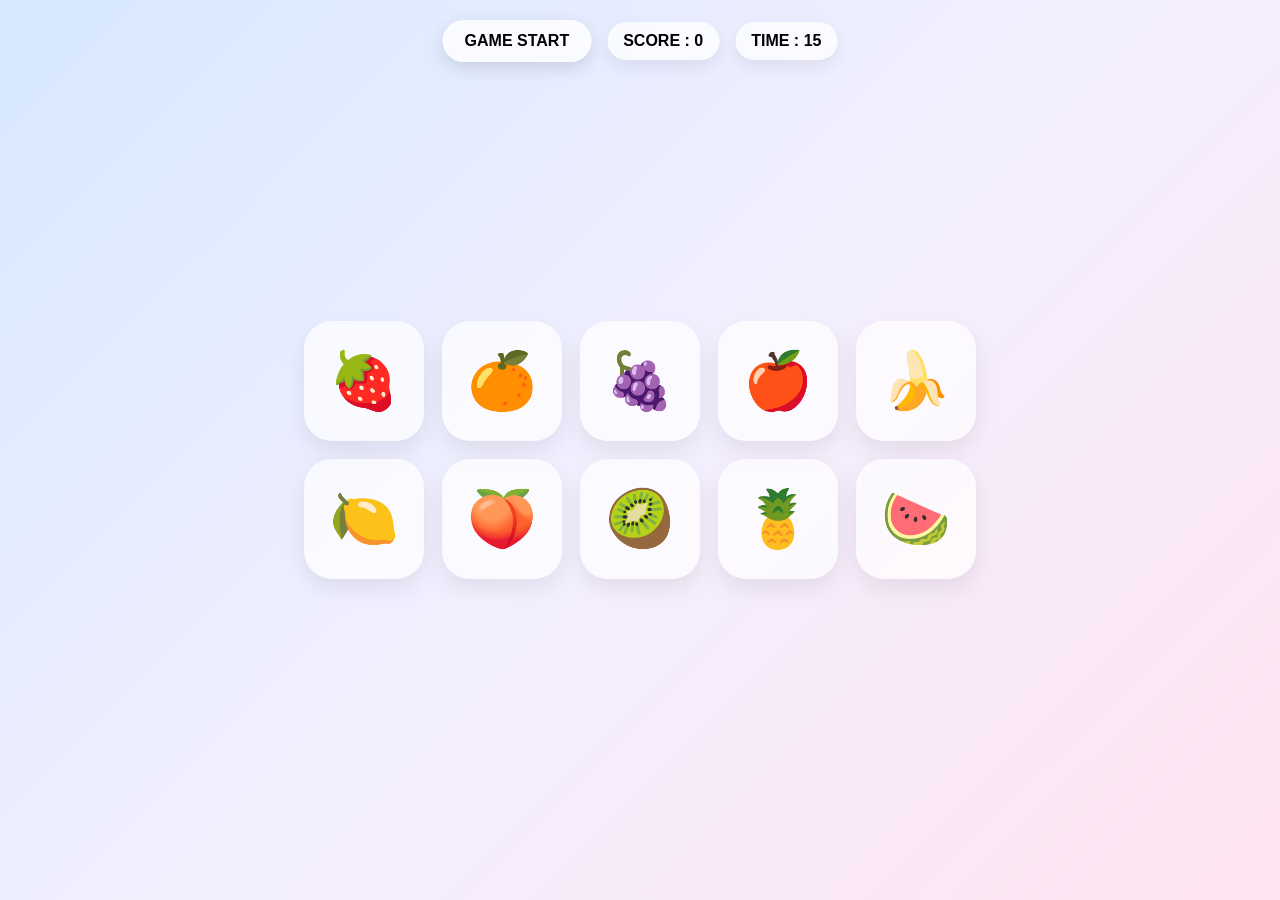
==== game.html @ fcff7a91 "Add files via upload" ====
<!DOCTYPE html>
<html lang="ja">
<head>
  <meta charset="UTF-8" />
  <meta name="viewport" content="width=device-width, initial-scale=1.0" />
  <title>Fruit Game 🍓</title>
  <link rel="stylesheet" href="game_style.css" />
</head>

<body>

  <div class="top-ui">
    <button id="start-btn">GAME START</button>
    <div id="score">SCORE : 0</div>
    <div id="timer">TIME : 15</div>
  </div>

  <div class="grid">
    <div class="fruit-card" data-emoji="🍓">🍓</div>
    <div class="fruit-card" data-emoji="🍊">🍊</div>
    <div class="fruit-card" data-emoji="🍇">🍇</div>
    <div class="fruit-card" data-emoji="🍎">🍎</div>
    <div class="fruit-card" data-emoji="🍌">🍌</div>
    <div class="fruit-card" data-emoji="🍋">🍋</div>
    <div class="fruit-card" data-emoji="🍑">🍑</div>
    <div class="fruit-card" data-emoji="🥝">🥝</div>
    <div class="fruit-card" data-emoji="🍍">🍍</div>
    <div class="fruit-card" data-emoji="🍉">🍉</div>
  </div>

  <script src="game_script.js"></script>

</body>
</html>
---- game_style.css ----
body {
  margin: 0;
  min-height: 100vh;
  display: flex;
  align-items: center;
  justify-content: center;
  overflow-x: auto;
  overflow-y: auto;
  font-family: sans-serif;
}

.grid {
  display: grid;
  grid-template-columns: repeat(5, 120px);
  gap: 18px;
}

.fruit-card {
  position: relative;
  width: 120px;
  height: 120px;
  border-radius: 28px;
  background: rgba(255, 255, 255, 0.72);
  display: flex;
  align-items: center;
  justify-content: center;
  font-size: 3.5rem;
  box-shadow: 0 10px 25px rgba(0,0,0,0.08);
  overflow: visible;
}

.pop {
  position: absolute;
  font-size: 1.8rem;
  pointer-events: none;
  animation: fly 900ms ease-out forwards;
}

@keyframes fly {
  0% {
    transform: translate(0, 0) scale(0.6) rotate(0deg);
    opacity: 1;
  }

  100% {
    transform: translate(var(--dx), var(--dy))
               scale(1.2)
               rotate(var(--rot));
    opacity: 0;
  }
}

.top-ui {
  position: fixed;
  top: 20px;
  left: 50%;
  transform: translateX(-50%);
  display: flex;
  gap: 16px;
  align-items: center;
  z-index: 1000;
}

#start-btn {
  border: none;
  border-radius: 999px;
  padding: 12px 22px;
  background: rgba(255,255,255,0.8);
  font-size: 1rem;
  font-weight: bold;
  cursor: pointer;
  box-shadow: 0 6px 18px rgba(0,0,0,0.12);
}

#score,
#timer {
  background: rgba(255,255,255,0.75);
  padding: 10px 16px;
  border-radius: 999px;
  font-weight: bold;
  box-shadow: 0 6px 18px rgba(0,0,0,0.08);
}

.game-fruit {
  position: absolute;
  font-size: 2.3rem;
  user-select: none;
  cursor: pointer;
  animation: floatUp 2s linear forwards;
  z-index: 999;
}

@keyframes floatUp {
  0% {
    transform: translateY(0px) scale(0.8);
    opacity: 0;
  }

  10% {
    opacity: 1;
  }

  100% {
    transform: translateY(-120px) scale(1.2);
    opacity: 0;
  }
}

/* スマホ対応 */
@media (max-width: 600px) {
  .grid {
    grid-template-columns: repeat(2, 90px);
    gap: 18px;
  }

  .fruit-card {
    width: 90px;
    height: 90px;
    border-radius: 22px;
    font-size: 2.5rem;
  }

  .pop {
    font-size: 1.4rem;
  }

  .game-fruit {
    font-size: 1.8rem;
  }

  .top-ui {
    flex-direction: column;
    gap: 10px;
  }
}
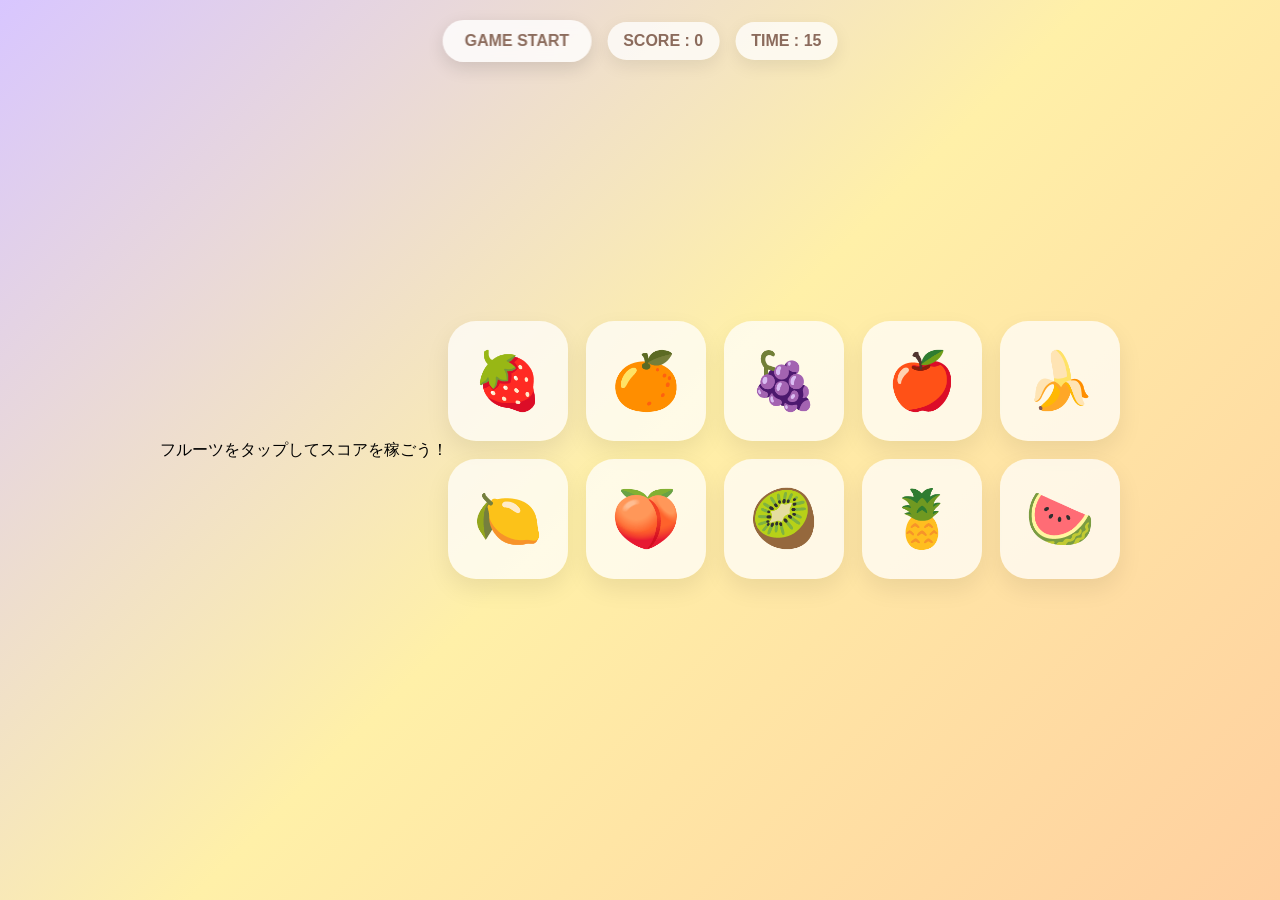
==== commit 009160f2: "Update game.html" ====
--- a/game.html
+++ b/game.html
@@ -13,6 +13,10 @@
     <button id="start-btn">GAME START</button>
     <div id="score">SCORE : 0</div>
     <div id="timer">TIME : 15</div>
+  </div>
+
+  <div id="game-message">
+    フルーツをタップしてスコアを稼ごう！
   </div>
 
   <div class="grid">
@@ -31,4 +35,4 @@
   <script src="game_script.js"></script>
 
 </body>
-</html>+</html>
--- a/game_style.css
+++ b/game_style.css
@@ -66,8 +66,10 @@
   border-radius: 999px;
   padding: 12px 22px;
   background: rgba(255,255,255,0.8);
+  backdrop-filter: blur(6px);
   font-size: 1rem;
   font-weight: bold;
+  color: #8b6b5c;
   cursor: pointer;
   box-shadow: 0 6px 18px rgba(0,0,0,0.12);
 }
@@ -78,21 +80,22 @@
   padding: 10px 16px;
   border-radius: 999px;
   font-weight: bold;
+  color: #8b6b5c;
   box-shadow: 0 6px 18px rgba(0,0,0,0.08);
 }
 
 .game-fruit {
   position: absolute;
-  font-size: 2.3rem;
+  font-size: 2rem;
+  cursor: pointer;
   user-select: none;
-  cursor: pointer;
-  animation: floatUp 2s linear forwards;
+  animation: floatMove 2s linear forwards;
   z-index: 999;
 }
 
-@keyframes floatUp {
+@keyframes floatMove {
   0% {
-    transform: translateY(0px) scale(0.8);
+    transform: translate(0px, 0px) scale(0.8);
     opacity: 0;
   }
 
@@ -101,13 +104,24 @@
   }
 
   100% {
-    transform: translateY(-120px) scale(1.2);
+    transform:
+      translate(
+        calc(var(--moveX) * 1px),
+        calc(var(--moveY) * 1px)
+      )
+      scale(1.2);
+
     opacity: 0;
   }
 }
 
 /* スマホ対応 */
 @media (max-width: 600px) {
+
+  body {
+    padding-top: 150px;
+  }
+
   .grid {
     grid-template-columns: repeat(2, 90px);
     gap: 18px;
@@ -132,4 +146,4 @@
     flex-direction: column;
     gap: 10px;
   }
-}+}
